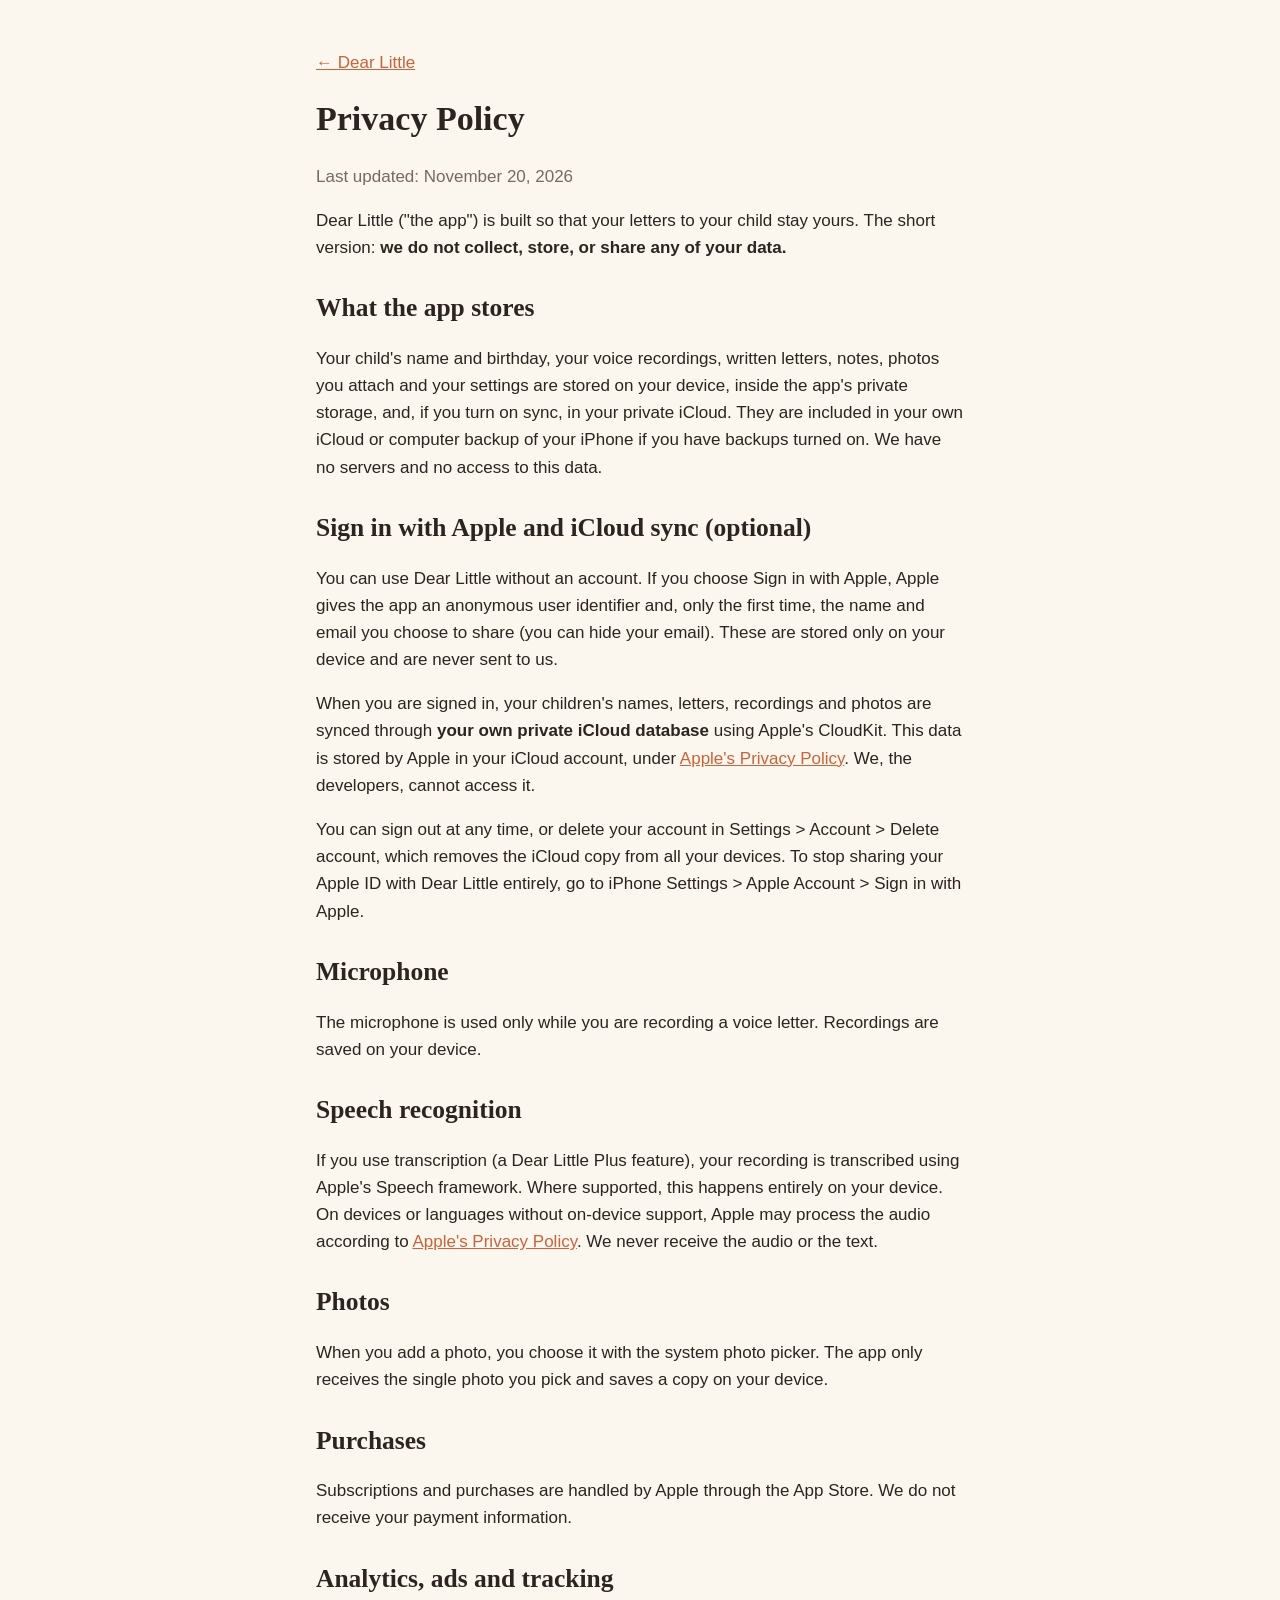
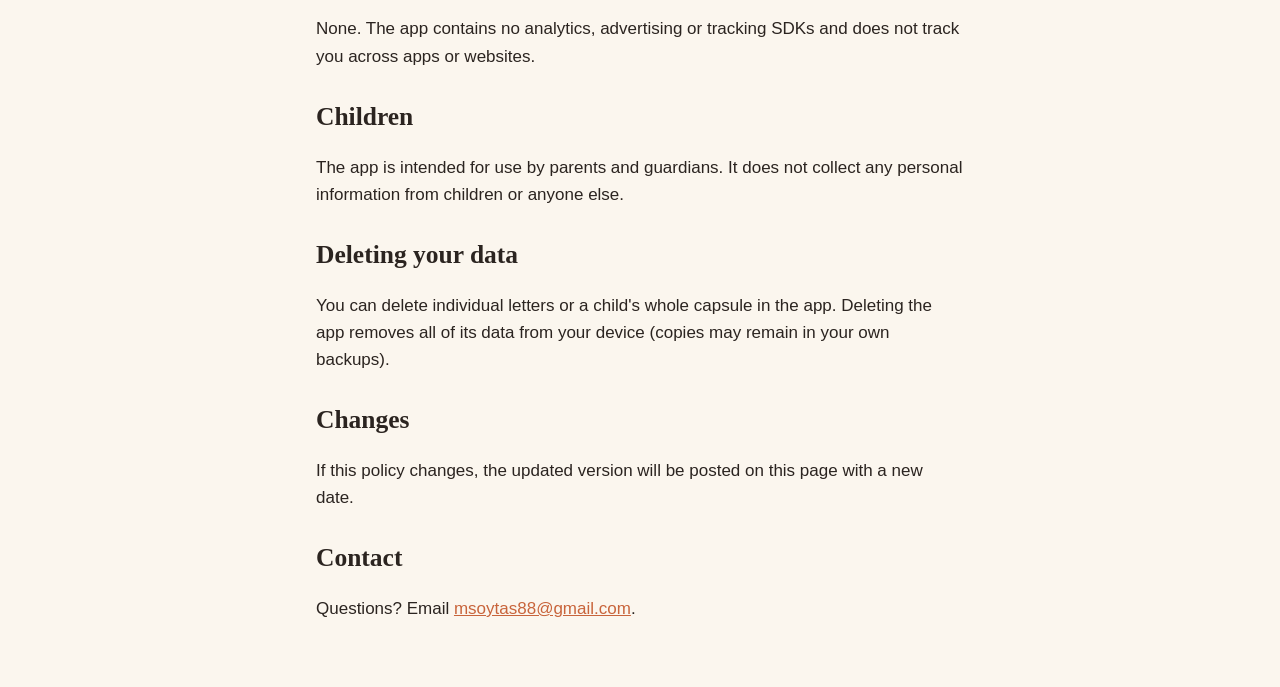
==== privacy.html @ 7e5f8350 "Add files via upload" ====
<!doctype html>
<html lang="en">
<head>
<meta charset="utf-8">
<meta name="viewport" content="width=device-width, initial-scale=1">
<title>Dear Little — Privacy Policy</title>
<link rel="stylesheet" href="style.css">
</head>
<body>
<main class="doc">
  <p><a href="./">← Dear Little</a></p>
  <h1>Privacy Policy</h1>
  <p class="muted">Last updated: November 20, 2026</p>

  <p>Dear Little ("the app") is built so that your letters to your child stay yours. The short version: <strong>we do not collect, store, or share any of your data.</strong></p>

  <h2>What the app stores</h2>
  <p>Your child's name and birthday, your voice recordings, written letters, notes, photos you attach and your settings are stored on your device, inside the app's private storage, and, if you turn on sync, in your private iCloud. They are included in your own iCloud or computer backup of your iPhone if you have backups turned on. We have no servers and no access to this data.</p>

  <h2>Sign in with Apple and iCloud sync (optional)</h2>
  <p>You can use Dear Little without an account. If you choose Sign in with Apple, Apple gives the app an anonymous user identifier and, only the first time, the name and email you choose to share (you can hide your email). These are stored only on your device and are never sent to us.</p>
  <p>When you are signed in, your children's names, letters, recordings and photos are synced through <strong>your own private iCloud database</strong> using Apple's CloudKit. This data is stored by Apple in your iCloud account, under <a href="https://www.apple.com/legal/privacy/">Apple's Privacy Policy</a>. We, the developers, cannot access it.</p>
  <p>You can sign out at any time, or delete your account in Settings &gt; Account &gt; Delete account, which removes the iCloud copy from all your devices. To stop sharing your Apple ID with Dear Little entirely, go to iPhone Settings &gt; Apple Account &gt; Sign in with Apple.</p>

  <h2>Microphone</h2>
  <p>The microphone is used only while you are recording a voice letter. Recordings are saved on your device.</p>

  <h2>Speech recognition</h2>
  <p>If you use transcription (a Dear Little Plus feature), your recording is transcribed using Apple's Speech framework. Where supported, this happens entirely on your device. On devices or languages without on-device support, Apple may process the audio according to <a href="https://www.apple.com/legal/privacy/">Apple's Privacy Policy</a>. We never receive the audio or the text.</p>

  <h2>Photos</h2>
  <p>When you add a photo, you choose it with the system photo picker. The app only receives the single photo you pick and saves a copy on your device.</p>

  <h2>Purchases</h2>
  <p>Subscriptions and purchases are handled by Apple through the App Store. We do not receive your payment information.</p>

  <h2>Analytics, ads and tracking</h2>
  <p>None. The app contains no analytics, advertising or tracking SDKs and does not track you across apps or websites.</p>

  <h2>Children</h2>
  <p>The app is intended for use by parents and guardians. It does not collect any personal information from children or anyone else.</p>

  <h2>Deleting your data</h2>
  <p>You can delete individual letters or a child's whole capsule in the app. Deleting the app removes all of its data from your device (copies may remain in your own backups).</p>

  <h2>Changes</h2>
  <p>If this policy changes, the updated version will be posted on this page with a new date.</p>

  <h2>Contact</h2>
  <p>Questions? Email <a href="mailto:msoytas88@gmail.com">msoytas88@gmail.com</a>.</p>
</main>
</body>
</html>
---- style.css ----
:root {
  --paper: #FBF6EE; --card: #FFFFFF; --ink: #2B2420; --muted: #77695F;
  --accent: #C8643B; --line: #EADFD2;
}
@media (prefers-color-scheme: dark) {
  :root { --paper: #1C1916; --card: #2A2521; --ink: #F3ECE2; --muted: #A99C90; --accent: #E08458; --line: #3A332D; }
}
* { box-sizing: border-box; }
body {
  margin: 0; background: var(--paper); color: var(--ink);
  font: 17px/1.6 -apple-system, BlinkMacSystemFont, "Segoe UI", sans-serif;
}
h1, h2, h3 { font-family: "New York", ui-serif, Georgia, serif; line-height: 1.2; }
a { color: var(--accent); }
.muted { color: var(--muted); }
.small { font-size: 14px; }
.hero { text-align: center; padding: 72px 16px 48px; max-width: 720px; margin: 0 auto; }
.hero h1 { font-size: clamp(34px, 7vw, 56px); margin: 24px 0 16px; }
.icon { border-radius: 22px; box-shadow: 0 10px 30px rgba(0,0,0,.15); }
.lead { font-size: 19px; color: var(--muted); }
.cta {
  display: inline-block; margin-top: 24px; padding: 16px 28px; border-radius: 14px;
  background: var(--accent); color: #fff; text-decoration: none; font-weight: 600;
}
.grid {
  display: grid; gap: 16px; grid-template-columns: repeat(auto-fit, minmax(220px, 1fr));
  max-width: 960px; margin: 0 auto; padding: 16px;
}
.feature { background: var(--card); border: 1px solid var(--line); border-radius: 20px; padding: 24px; }
.feature h3 { margin: 0 0 8px; font-size: 21px; }
.feature p { margin: 0; color: var(--muted); }
.quote { max-width: 640px; margin: 56px auto; padding: 0 16px; text-align: center; }
.quote p:first-child { font-family: "New York", ui-serif, Georgia, serif; font-size: 24px; }
.doc { max-width: 680px; margin: 0 auto; padding: 32px 16px 48px; }
.doc h2 { margin-top: 32px; }
footer { text-align: center; padding: 32px 16px 56px; color: var(--muted); font-size: 14px; }
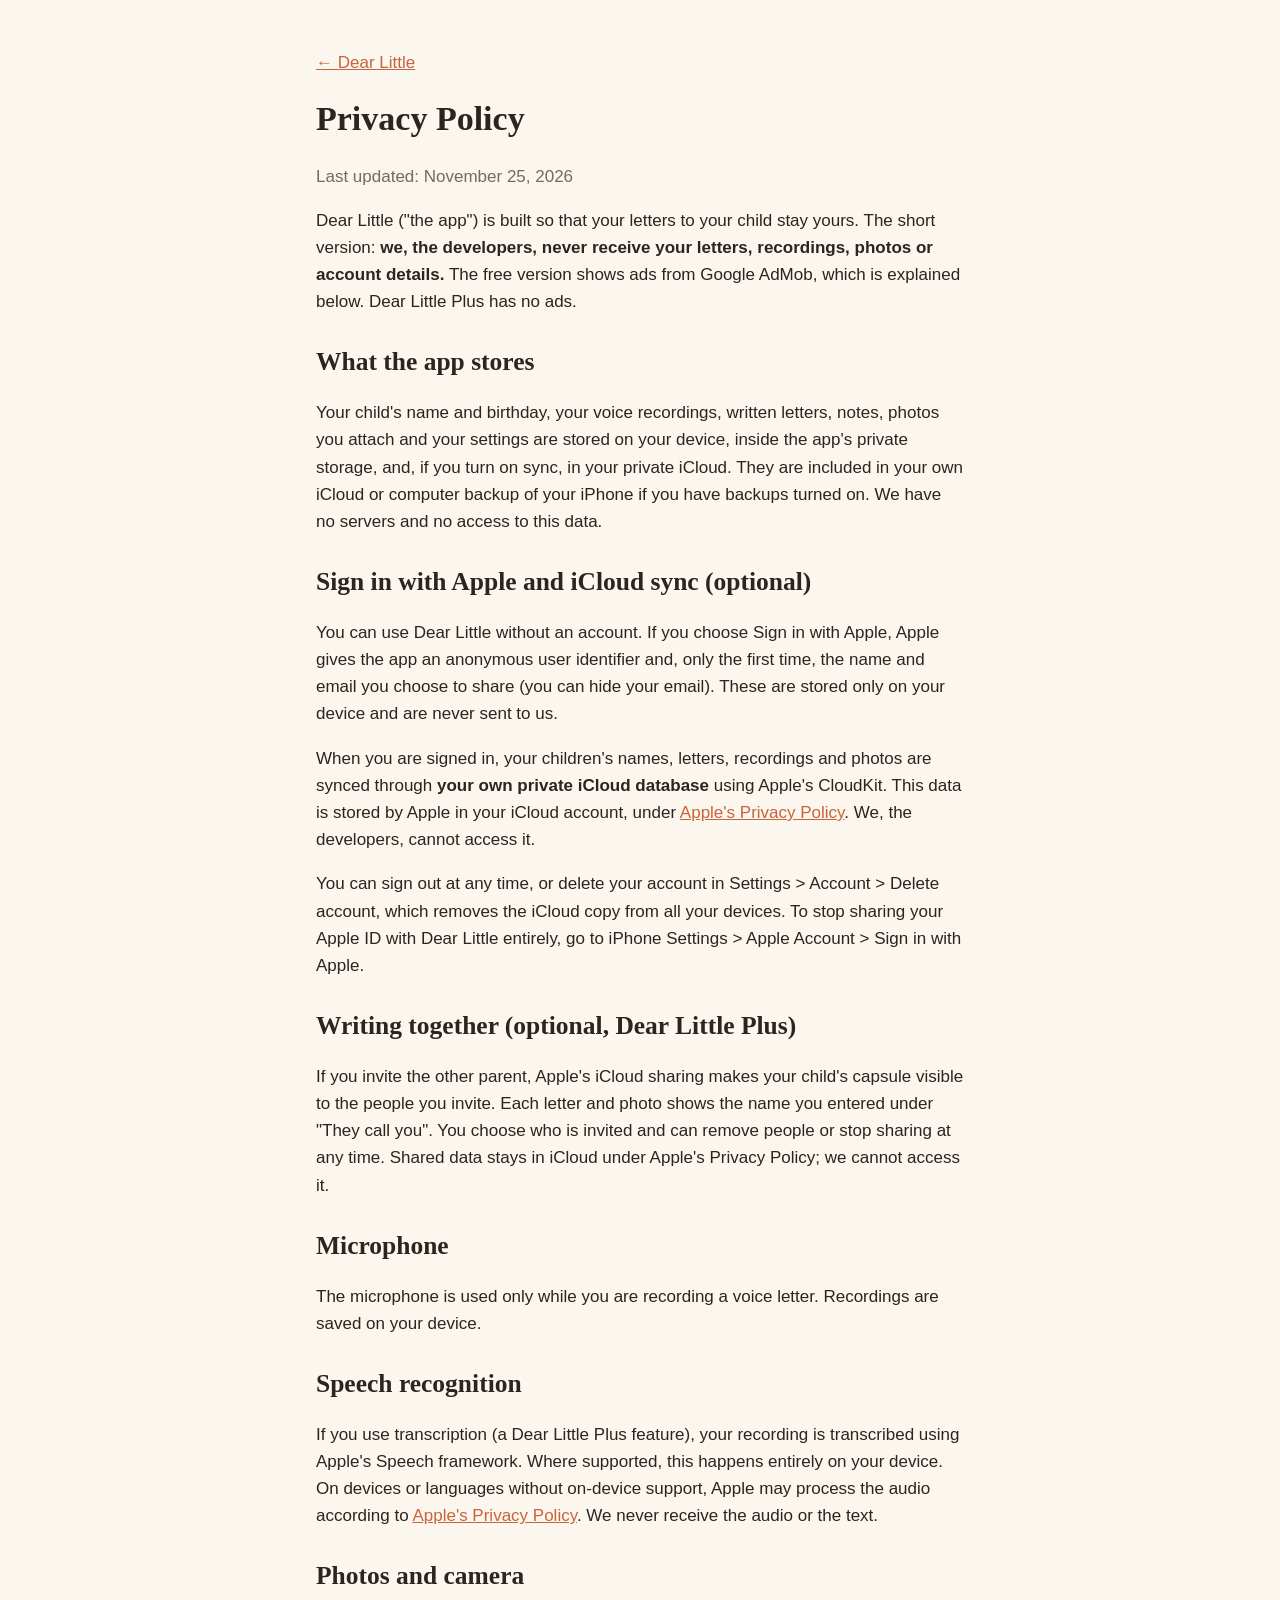
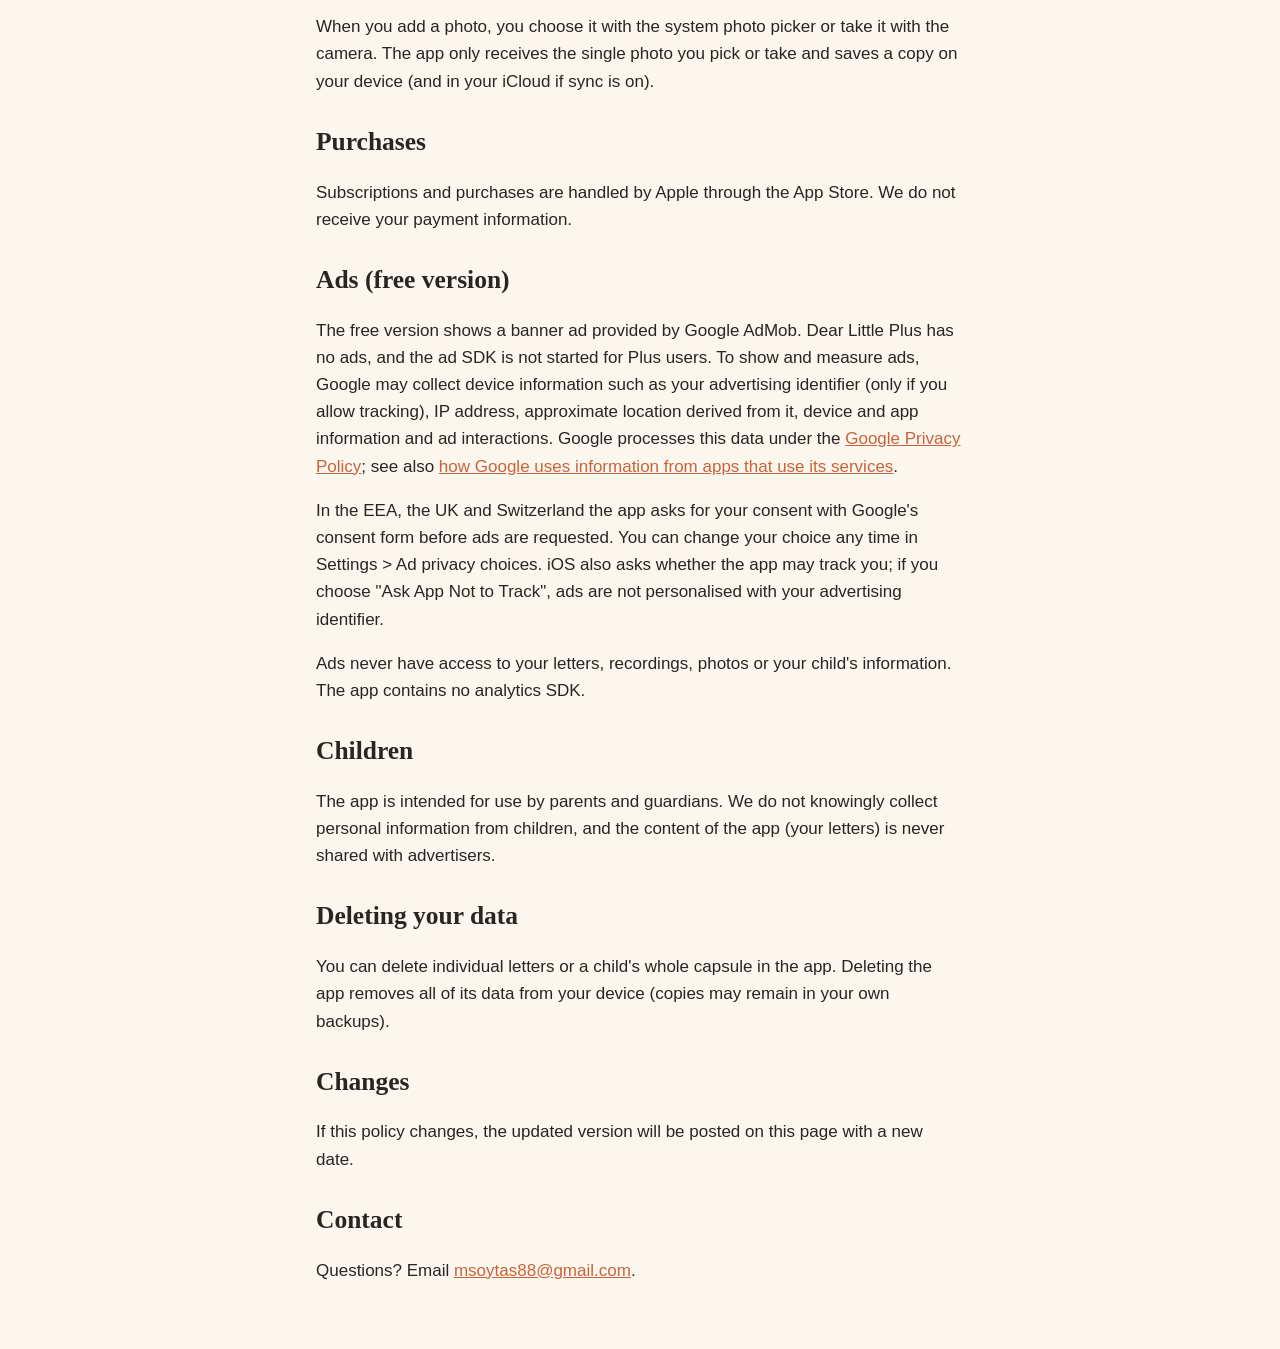
==== commit f7857a04: "Privacy policy: ads, camera, writing together" ====
--- a/privacy.html
+++ b/privacy.html
@@ -10,9 +10,9 @@
 <main class="doc">
   <p><a href="./">← Dear Little</a></p>
   <h1>Privacy Policy</h1>
-  <p class="muted">Last updated: November 20, 2026</p>
+  <p class="muted">Last updated: November 25, 2026</p>
 
-  <p>Dear Little ("the app") is built so that your letters to your child stay yours. The short version: <strong>we do not collect, store, or share any of your data.</strong></p>
+  <p>Dear Little ("the app") is built so that your letters to your child stay yours. The short version: <strong>we, the developers, never receive your letters, recordings, photos or account details.</strong> The free version shows ads from Google AdMob, which is explained below. Dear Little Plus has no ads.</p>
 
   <h2>What the app stores</h2>
   <p>Your child's name and birthday, your voice recordings, written letters, notes, photos you attach and your settings are stored on your device, inside the app's private storage, and, if you turn on sync, in your private iCloud. They are included in your own iCloud or computer backup of your iPhone if you have backups turned on. We have no servers and no access to this data.</p>
@@ -22,23 +22,28 @@
   <p>When you are signed in, your children's names, letters, recordings and photos are synced through <strong>your own private iCloud database</strong> using Apple's CloudKit. This data is stored by Apple in your iCloud account, under <a href="https://www.apple.com/legal/privacy/">Apple's Privacy Policy</a>. We, the developers, cannot access it.</p>
   <p>You can sign out at any time, or delete your account in Settings &gt; Account &gt; Delete account, which removes the iCloud copy from all your devices. To stop sharing your Apple ID with Dear Little entirely, go to iPhone Settings &gt; Apple Account &gt; Sign in with Apple.</p>
 
+  <h2>Writing together (optional, Dear Little Plus)</h2>
+  <p>If you invite the other parent, Apple's iCloud sharing makes your child's capsule visible to the people you invite. Each letter and photo shows the name you entered under "They call you". You choose who is invited and can remove people or stop sharing at any time. Shared data stays in iCloud under Apple's Privacy Policy; we cannot access it.</p>
+
   <h2>Microphone</h2>
   <p>The microphone is used only while you are recording a voice letter. Recordings are saved on your device.</p>
 
   <h2>Speech recognition</h2>
   <p>If you use transcription (a Dear Little Plus feature), your recording is transcribed using Apple's Speech framework. Where supported, this happens entirely on your device. On devices or languages without on-device support, Apple may process the audio according to <a href="https://www.apple.com/legal/privacy/">Apple's Privacy Policy</a>. We never receive the audio or the text.</p>
 
-  <h2>Photos</h2>
-  <p>When you add a photo, you choose it with the system photo picker. The app only receives the single photo you pick and saves a copy on your device.</p>
+  <h2>Photos and camera</h2>
+  <p>When you add a photo, you choose it with the system photo picker or take it with the camera. The app only receives the single photo you pick or take and saves a copy on your device (and in your iCloud if sync is on).</p>
 
   <h2>Purchases</h2>
   <p>Subscriptions and purchases are handled by Apple through the App Store. We do not receive your payment information.</p>
 
-  <h2>Analytics, ads and tracking</h2>
-  <p>None. The app contains no analytics, advertising or tracking SDKs and does not track you across apps or websites.</p>
+  <h2>Ads (free version)</h2>
+  <p>The free version shows a banner ad provided by Google AdMob. Dear Little Plus has no ads, and the ad SDK is not started for Plus users. To show and measure ads, Google may collect device information such as your advertising identifier (only if you allow tracking), IP address, approximate location derived from it, device and app information and ad interactions. Google processes this data under the <a href="https://policies.google.com/privacy">Google Privacy Policy</a>; see also <a href="https://policies.google.com/technologies/partner-sites">how Google uses information from apps that use its services</a>.</p>
+  <p>In the EEA, the UK and Switzerland the app asks for your consent with Google's consent form before ads are requested. You can change your choice any time in Settings &gt; Ad privacy choices. iOS also asks whether the app may track you; if you choose "Ask App Not to Track", ads are not personalised with your advertising identifier.</p>
+  <p>Ads never have access to your letters, recordings, photos or your child's information. The app contains no analytics SDK.</p>
 
   <h2>Children</h2>
-  <p>The app is intended for use by parents and guardians. It does not collect any personal information from children or anyone else.</p>
+  <p>The app is intended for use by parents and guardians. We do not knowingly collect personal information from children, and the content of the app (your letters) is never shared with advertisers.</p>
 
   <h2>Deleting your data</h2>
   <p>You can delete individual letters or a child's whole capsule in the app. Deleting the app removes all of its data from your device (copies may remain in your own backups).</p>
